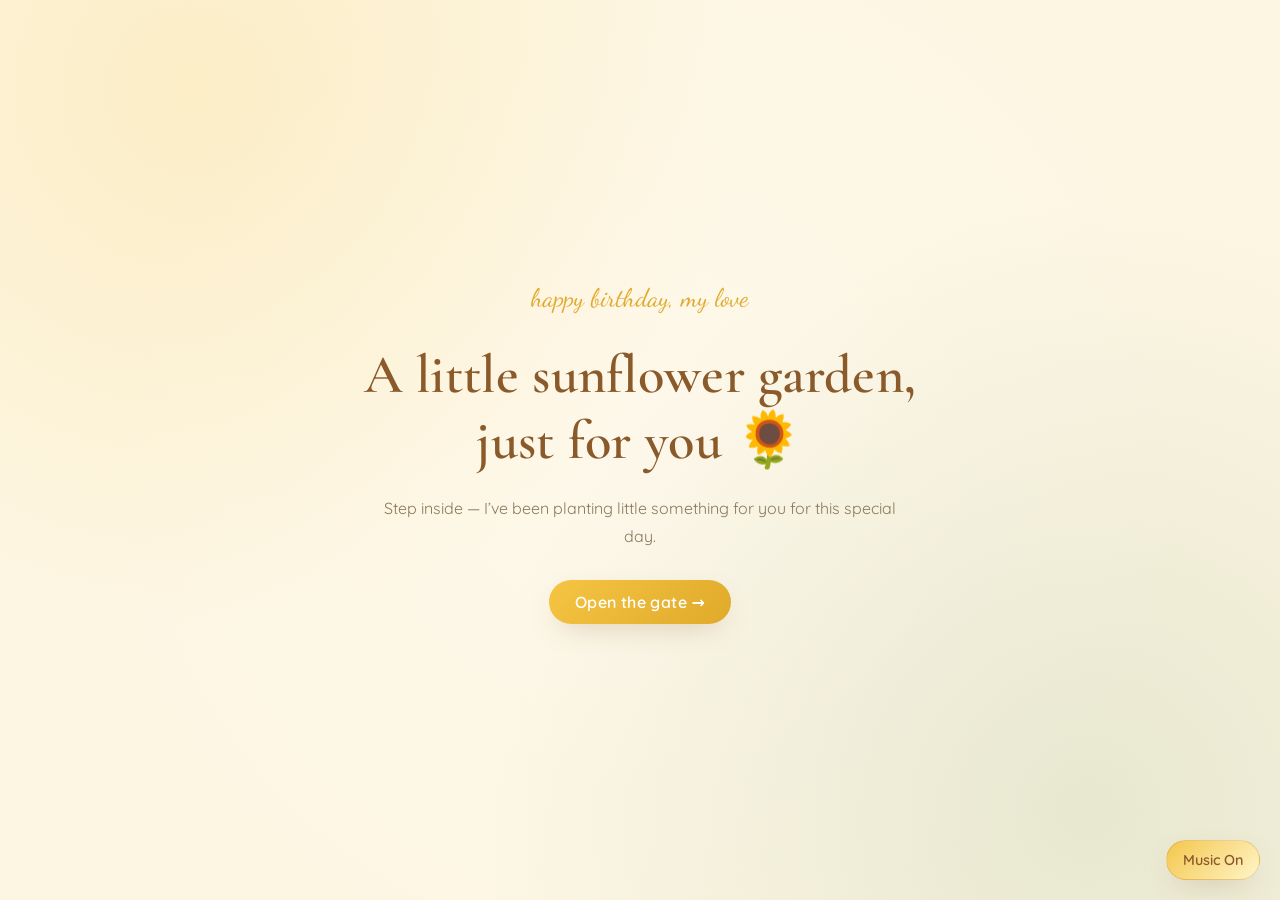
==== index.html @ c5707d98 "Add music playlist and open when envelopes pages with styles and scripts - Created music.html for a " ====
<!DOCTYPE html>
<html lang="en">
<head>
<meta charset="UTF-8" />
<meta name="viewport" content="width=device-width, initial-scale=1" />
<title>For You 🌻</title>
<link rel="stylesheet" href="styles.css" />
<link href="https://fonts.googleapis.com/css2?family=Cormorant+Garamond:wght@400;500;600&family=Dancing+Script:wght@500;700&family=Quicksand:wght@400;500;600&display=swap" rel="stylesheet">
</head>
<body>
  <main class="page center">
    <div class="container">
      <p class="script" style="font-size:1.6rem;">happy birthday, my love</p>
      <!-- EDIT: change the name shown on the welcome page -->
      <h1 style="margin:.4em 0;">A little sunflower garden,<br/>just for you 🌻</h1>
      <p style="max-width:520px;margin:14px auto 30px;color:var(--muted);">
        Step inside — I’ve been planting little something for you for this special day.
      </p>
      <a class="btn" href="entry.html" data-transition>Open the gate →</a>
    </div>
  </main>
  <script src="script.js"></script>
  <script>spawnFloaters(["🌻","🌼","✿","🌿"], 20);</script>
</body>
</html>
---- styles.css ----
/* =========================================================
   EDIT: THEME COLORS — change these to tweak the whole site
   ========================================================= */
:root{
  --cream:       #fdf6e3;
  --soft-white:  #fffaf0;
  --sunflower:   #f5c542;
  --sunflower-deep:#e0a92b;
  --golden-brown:#8a5a2b;
  --sage:        #9bb38a;
  --sage-deep:   #6e8a64;
  --ink:         #4a3a22;
  --muted:       #8a7a5c;
  --shadow:      0 10px 30px -12px rgba(138,90,43,.35);
  --radius:      14px;
  --serif: "Cormorant Garamond", "Playfair Display", Georgia, serif;
  --sans:  "Quicksand", "Nunito", system-ui, sans-serif;
  --script:"Dancing Script", "Caveat", cursive;
}

*{ box-sizing:border-box; margin:0; padding:0; }
html,body{ height:100%; }
body{
  font-family: var(--sans);
  color: var(--ink);
  background: var(--cream);
  background-image:
    radial-gradient(circle at 15% 10%, rgba(245,197,66,.18) 0, transparent 40%),
    radial-gradient(circle at 85% 90%, rgba(155,179,138,.22) 0, transparent 45%),
    radial-gradient(circle at 50% 50%, rgba(255,250,240,.6) 0, transparent 70%);
  min-height:100vh;
  overflow-x:hidden;
  -webkit-font-smoothing:antialiased;
}

a{ color: var(--golden-brown); text-decoration:none; }
h1,h2,h3{ font-family: var(--serif); font-weight:600; color: var(--golden-brown); letter-spacing:.3px; }
h1{ font-size: clamp(2rem, 5vw, 3.4rem); }
h2{ font-size: clamp(1.4rem, 3vw, 2rem); }
p{ line-height:1.7; }

/* ---------- Layout ---------- */
.page{
  min-height:100vh;
  display:flex; flex-direction:column;
  align-items:center; justify-content:center;
  padding: 48px 20px;
  position:relative; z-index:1;
  animation: pageIn .9s ease both;
}
.container{ width:100%; max-width:1080px; margin:0 auto; }
.center{ text-align:center; }
.script{ font-family: var(--script); color: var(--sunflower-deep); }

.bg-audio{ display:none; }

.music-toggle{
  position: fixed;
  right: 20px;
  bottom: 20px;
  z-index: 20;
  border: 1px solid rgba(138,90,43,.18);
  border-radius: 999px;
  padding: 10px 16px;
  background: rgba(255,250,240,.94);
  color: var(--golden-brown);
  font-family: var(--sans);
  font-size: .9rem;
  font-weight: 600;
  box-shadow: var(--shadow);
  cursor: pointer;
  transition: transform .2s ease, box-shadow .2s ease, background .2s ease;
  backdrop-filter: blur(6px);
}
.music-toggle:hover{
  transform: translateY(-2px);
  box-shadow: 0 16px 30px -18px rgba(138,90,43,.45);
}
.music-toggle:focus-visible{
  outline: 3px solid rgba(245,197,66,.34);
  outline-offset: 3px;
}
.music-toggle[data-state="on"]{
  background: linear-gradient(135deg, rgba(245,197,66,.94), rgba(255,244,201,.96));
}

/* ---------- Buttons ---------- */
.btn{
  display:inline-block;
  padding: 12px 26px;
  border-radius: 999px;
  background: linear-gradient(135deg, var(--sunflower), var(--sunflower-deep));
  color:#fff; font-weight:600; letter-spacing:.4px;
  border:none; cursor:pointer;
  box-shadow: var(--shadow);
  transition: transform .25s ease, box-shadow .25s ease, filter .25s ease;
  font-family: var(--sans);
}
.btn:hover{ transform: translateY(-2px) scale(1.03); filter:brightness(1.05); }
.btn.ghost{
  background: transparent; color: var(--golden-brown);
  border:1.5px solid var(--golden-brown); box-shadow:none;
}

/* ---------- Inputs ---------- */
.input{
  width:100%; max-width:300px;
  padding:14px 18px; border-radius: 999px;
  border:1.5px solid rgba(138,90,43,.25);
  background: var(--soft-white);
  font-family: var(--sans); font-size:1.1rem;
  text-align:center; letter-spacing:.3em;
  color: var(--ink); outline:none;
  transition: border-color .25s ease, box-shadow .25s ease;
}
.input:focus{ border-color: var(--sunflower-deep); box-shadow: 0 0 0 4px rgba(245,197,66,.18); }

/* ---------- Floating decorations ---------- */
.floaters{ position:fixed; inset:0; pointer-events:none; overflow:hidden; z-index:0; }
.floater{
  position:absolute; bottom:-40px;
  font-size: 20px; opacity:.55;
  animation: floatUp linear forwards;
}
@keyframes floatUp{
  0%{ transform: translateY(0) rotate(0); opacity:0; }
  10%{ opacity:.6; }
  100%{ transform: translateY(-110vh) rotate(360deg); opacity:0; }
}
@keyframes pageIn{
  from{ opacity:0; transform: translateY(12px); }
  to{ opacity:1; transform:none; }
}

/* ---------- Garden menu ---------- */
.menu-grid{
  display:grid; gap:22px;
  grid-template-columns: repeat(3, 1fr);
  margin-top: 36px;
}
.menu-card{
  background: var(--soft-white);
  border: 1px solid rgba(138,90,43,.12);
  border-radius: var(--radius);
  padding: 28px 22px; text-align:center;
  box-shadow: var(--shadow);
  transition: transform .35s ease, box-shadow .35s ease;
  cursor:pointer; color: var(--ink);
  position:relative; overflow:hidden;
  opacity:0; transform: translateY(20px);
  animation: cardIn .7s ease forwards;
}
.menu-card:nth-child(1){ animation-delay:.05s; }
.menu-card:nth-child(2){ animation-delay:.15s; }
.menu-card:nth-child(3){ animation-delay:.25s; }
.menu-card:nth-child(4){ animation-delay:.35s; }
.menu-card:nth-child(5){ animation-delay:.45s; }
.menu-card:nth-child(6){ animation-delay:.55s; }
@keyframes cardIn{ to{ opacity:1; transform:none; } }
.menu-card:hover{ transform: translateY(-6px); box-shadow: 0 18px 36px -16px rgba(138,90,43,.4); }
.menu-card .ico{ font-size: 2.4rem; margin-bottom: 10px; display:block; }
.menu-card h3{ font-size:1.3rem; margin-bottom:6px; }
.menu-card p{ font-size:.92rem; color: var(--muted); }

/* ---------- Gallery (4x2 desktop) ---------- */
.gallery-grid{
  display:grid; gap: 30px 26px;
  grid-template-columns: repeat(4, 1fr);
  margin-top: 36px;
}
.polaroid{
  background: var(--soft-white);
  padding: 14px 14px 22px;
  border-radius: 6px;
  box-shadow: var(--shadow);
  transition: transform .4s ease, box-shadow .4s ease;
  cursor: pointer;
  opacity:0;
}
.polaroid.from-left{  transform: translateX(-60px) rotate(-2deg); }
.polaroid.from-right{ transform: translateX(60px)  rotate(2deg);  }
.polaroid.visible{
  opacity:1;
  transform: translateX(0) rotate(0);
  transition: opacity 1.1s ease, transform 1.1s cubic-bezier(.2,.7,.2,1);
}
.polaroid:hover{ transform: translateY(-4px) rotate(-1deg) !important; box-shadow: 0 22px 40px -18px rgba(138,90,43,.45); }
.polaroid .frame{
  width:100%; aspect-ratio: 1/1; border-radius: 3px;
  background: linear-gradient(135deg, #f3d27a, #c98d4a);
  display:flex; align-items:center; justify-content:center;
  color:#fff8e1; font-size: 2.6rem;
  overflow:hidden;
}
.polaroid .frame img{ width:100%; height:100%; object-fit: cover; display:block; }
.polaroid .frame video{
  width:100%;
  height:100%;
  object-fit: cover;
  display:block;
  background:#000;
}
.polaroid figcaption{
  text-align:center; margin-top: 12px;
  font-family: var(--script); font-size:1.25rem; color: var(--golden-brown);
}

/* ---------- Lightbox ---------- */
.lightbox{
  position: fixed; inset:0; z-index:50;
  background: rgba(60,40,15,.78);
  display:none; align-items:center; justify-content:center;
  padding: 20px;
  animation: fadeIn .35s ease;
}
.lightbox.open{ display:flex; }
.lightbox .lb-inner{
  background: var(--soft-white); padding: 18px 18px 24px; border-radius: 8px;
  max-width: 700px; width:100%;
  box-shadow: 0 30px 60px -20px rgba(0,0,0,.5);
  animation: scaleIn .35s ease;
}
.lightbox img, .lightbox .lb-frame{
  width:100%; aspect-ratio: 1/1; border-radius: 4px; object-fit: cover;
  background: linear-gradient(135deg, #f3d27a, #c98d4a);
}
.lightbox video{
  width:100%;
  aspect-ratio: 1/1;
  border-radius: 4px;
  object-fit: contain;
  background:#000;
  display:block;
}
.lightbox .lb-cap{ margin-top:12px; text-align:center; font-family: var(--script); font-size:1.4rem; color: var(--golden-brown); }
.lightbox .lb-close{
  position:absolute; top:20px; right:24px;
  background: var(--soft-white); border:none; border-radius:999px;
  width:42px; height:42px; font-size:1.4rem; cursor:pointer; color: var(--golden-brown);
  box-shadow: var(--shadow);
}
@keyframes fadeIn{ from{opacity:0;} to{opacity:1;} }
@keyframes scaleIn{ from{opacity:0; transform:scale(.95);} to{opacity:1; transform:none;} }

/* ---------- Music (3+2 desktop) ---------- */
.music-grid{
  display:grid; gap: 22px;
  grid-template-columns: repeat(6, 1fr);
  margin-top: 36px;
}
.song{
  grid-column: span 2;
  background: var(--soft-white);
  border-radius: var(--radius);
  padding: 22px;
  box-shadow: var(--shadow);
  border: 1px solid rgba(138,90,43,.1);
  opacity:0; transform: translateY(20px);
  animation: cardIn .8s ease forwards;
  transition: transform .3s ease;
}
.song:hover{ transform: translateY(-4px); }
.song:nth-child(1){ animation-delay:.05s; }
.song:nth-child(2){ animation-delay:.15s; }
.song:nth-child(3){ animation-delay:.25s; }
.song:nth-child(4){ animation-delay:.35s; grid-column: 2 / span 2; }
.song:nth-child(5){ animation-delay:.45s; grid-column: 4 / span 2; }
.song-top{
  display:flex;
  align-items:flex-start;
  gap: 14px;
  margin-bottom: 14px;
}
.song-cover{
  width: 88px;
  height: 88px;
  flex: 0 0 88px;
  display:block;
  overflow:hidden;
  border-radius: 18px;
  border: 1px solid rgba(138,90,43,.14);
  box-shadow: 0 12px 24px -18px rgba(138,90,43,.45);
  background: linear-gradient(135deg, rgba(245,197,66,.2), rgba(155,179,138,.18));
  transition: transform .25s ease, box-shadow .25s ease, border-color .25s ease;
}
.song-cover:hover{
  transform: translateY(-2px) scale(1.02);
  box-shadow: 0 16px 30px -18px rgba(138,90,43,.5);
  border-color: rgba(224,169,43,.4);
}
.song-cover:focus-visible{
  outline: 3px solid rgba(245,197,66,.34);
  outline-offset: 3px;
}
.song-cover img{
  width:100%;
  height:100%;
  display:block;
  object-fit: cover;
}
.song-cover.missing{
  display:flex;
  align-items:center;
  justify-content:center;
}
.song-cover.missing::after{
  content:"♫";
  font-size: 1.8rem;
  color: var(--golden-brown);
}
.song-copy{
  flex: 1;
  min-width: 0;
}
.song .title{ font-family: var(--serif); font-size:1.3rem; color: var(--golden-brown); }
.song .artist{ color: var(--muted); font-size:.92rem; margin-bottom:10px; }
.song .note{ font-family: var(--script); font-size:1.15rem; color: var(--sage-deep); margin-bottom: 0; }
.song a.btn{ font-size:.9rem; padding: 9px 18px; }

/* ---------- Bouquet ---------- */
.bouquet-page .container{ max-width: 1180px; }
.bouquet-layout{
  display:grid;
  grid-template-columns: minmax(300px, 1fr) minmax(320px, 1.05fr);
  gap: clamp(28px, 5vw, 70px);
  align-items:center;
}
.bouquet-visual{
  position:relative;
  display:flex;
  justify-content:center;
}
.bouquet-visual::before{
  content:"";
  position:absolute;
  inset: 10% 8% 18%;
  background:
    radial-gradient(circle at 50% 40%, rgba(245,197,66,.34), transparent 58%),
    radial-gradient(circle at 35% 72%, rgba(174,131,195,.16), transparent 38%);
  filter: blur(20px);
  z-index:0;
}
.bouquet-frame{
  position:relative;
  z-index:1;
  width: min(100%, 470px);
  aspect-ratio: 465 / 536;
  display:flex;
  align-items:center;
  justify-content:center;
  padding: 18px;
  border-radius: 30px;
  background: linear-gradient(145deg, rgba(255,250,240,.88), rgba(255,247,227,.65));
  border: 1px solid rgba(138,90,43,.12);
  box-shadow: 0 24px 55px -28px rgba(138,90,43,.42);
}
.bouquet-frame img{
  width:100%;
  height:auto;
  display:block;
  object-fit:contain;
  filter: drop-shadow(0 16px 28px rgba(91,64,24,.18));
}
.bouquet-copy{
  position:relative;
  text-align:left;
}
.bouquet-copy.complete::after{
  content:"";
  position:absolute;
  inset:auto -8% -10% auto;
  width: 190px;
  height: 190px;
  border-radius:50%;
  background: radial-gradient(circle, rgba(245,197,66,.26) 0, rgba(245,197,66,0) 68%);
  pointer-events:none;
  animation: glowPulse 2.4s ease-in-out infinite;
}
.bouquet-kicker{
  font-size:1.55rem;
  margin-bottom: 10px;
}
.bouquet-intro{
  color: var(--muted);
  max-width: 540px;
  margin-top: 14px;
}
@keyframes sway{
  0%,100%{ transform: rotate(-3deg); }
  50%{ transform: rotate(3deg); }
}
@keyframes glowPulse{
  0%,100%{ transform: scale(.92); opacity:.55; }
  50%{ transform: scale(1.04); opacity:.95; }
}

.reason-box{
  background: var(--soft-white);
  border-radius: 24px;
  padding: 28px 28px 26px;
  max-width: 560px;
  margin: 28px 0 16px;
  box-shadow: var(--shadow);
  text-align:left;
  color: var(--golden-brown);
  min-height: 210px;
  transition: opacity .5s ease, transform .5s ease;
  border: 1px solid rgba(138,90,43,.1);
}
.reason-box.flash{ animation: flashIn .6s ease; }
.reason-box-label{
  text-transform: uppercase;
  letter-spacing: .22em;
  font-size: .72rem;
  color: var(--muted);
  margin-bottom: 14px;
}
.reason-box-title{
  font-size: clamp(1.7rem, 3.2vw, 2.35rem);
  line-height: 1.05;
}
.reason-box-text{
  margin-top: 14px;
  font-family: var(--script);
  font-size: clamp(1.35rem, 2.2vw, 1.75rem);
  line-height: 1.45;
  color: var(--golden-brown);
}
.pick-progress{
  color: var(--muted);
  font-size: .96rem;
  margin-bottom: 14px;
}
.sunflower-picks{
  display:grid;
  grid-template-columns: repeat(2, minmax(0, 1fr));
  gap: 14px;
  max-width: 560px;
}
.sunflower-pick{
  display:flex;
  align-items:center;
  gap: 14px;
  width:100%;
  padding: 14px 16px;
  border-radius: 22px;
  border: 1px solid rgba(138,90,43,.12);
  background: rgba(255,250,240,.92);
  box-shadow: 0 14px 28px -24px rgba(138,90,43,.55);
  cursor:pointer;
  text-align:left;
  color: var(--ink);
  opacity:0;
  transform: translateY(20px);
  animation: cardIn .65s ease forwards;
  transition: transform .25s ease, box-shadow .25s ease, border-color .25s ease, background .25s ease;
}
.sunflower-pick:hover{
  transform: translateY(-3px);
  box-shadow: 0 18px 34px -24px rgba(138,90,43,.5);
  border-color: rgba(224,169,43,.38);
}
.sunflower-pick:focus-visible{
  outline: 3px solid rgba(245,197,66,.34);
  outline-offset: 3px;
}
.sunflower-pick.picked{
  background: linear-gradient(135deg, rgba(255,248,222,.96), rgba(255,240,192,.88));
  border-color: rgba(224,169,43,.42);
}
.sunflower-pick.picked .sunflower-pick-art{
  transform: scale(.94);
}
.sunflower-pick.picked svg .petals{ fill:#d9b14a; }
.sunflower-pick-art{
  flex: 0 0 62px;
  width:62px;
  height:62px;
  display:block;
  transition: transform .25s ease;
  animation: sway 5s ease-in-out infinite;
}
.sunflower-pick-art svg{
  width:100%;
  height:100%;
  display:block;
  filter: drop-shadow(0 8px 12px rgba(138,90,43,.25));
}
.sunflower-pick-meta{
  display:flex;
  flex-direction:column;
  gap: 3px;
  min-width:0;
}
.sunflower-pick-number{
  font-size: .76rem;
  letter-spacing: .18em;
  color: var(--muted);
}
.sunflower-pick-title{
  font-family: var(--serif);
  font-size: 1.12rem;
  color: var(--golden-brown);
}
@keyframes flashIn{
  0%{ opacity:0; transform: translateY(8px); }
  100%{ opacity:1; transform:none; }
}

/* ---------- Open When ---------- */
.openwhen-grid{
  display:grid; gap:22px; margin-top:36px;
  grid-template-columns: repeat(3, 1fr);
}
.envelope{
  background: linear-gradient(135deg, var(--soft-white), #fbecc0);
  border-radius: var(--radius); padding: 26px 20px;
  text-align:center; box-shadow: var(--shadow);
  border:1px solid rgba(138,90,43,.15);
  cursor:pointer; position:relative;
  transition: transform .35s ease;
  opacity:0; transform: translateY(18px); animation: cardIn .7s ease forwards;
}
.envelope:nth-child(1){ animation-delay:.05s; }
.envelope:nth-child(2){ animation-delay:.15s; }
.envelope:nth-child(3){ animation-delay:.25s; }
.envelope:nth-child(4){ animation-delay:.35s; }
.envelope:nth-child(5){ animation-delay:.45s; }
.envelope:nth-child(6){ animation-delay:.55s; }
.envelope:hover{ transform: translateY(-5px); }
.envelope h3{ font-size:1.15rem; }
.envelope .seal{ font-size:1.8rem; margin-bottom:8px; display:block; }
.envelope .msg{
  display:none; margin-top:14px; padding-top:14px;
  border-top:1px dashed rgba(138,90,43,.3);
  font-family: var(--script); font-size:1.15rem; color: var(--sage-deep);
}
.envelope.open .msg{ display:block; animation: flashIn .5s ease; }

/* ---------- Letter ---------- */
.letter-paper{
  max-width: 720px; margin: 30px auto 0;
  background:
    repeating-linear-gradient(to bottom, transparent 0 31px, rgba(155,179,138,.18) 31px 32px),
    var(--soft-white);
  border-radius: var(--radius); padding: 40px 42px;
  box-shadow: var(--shadow);
  font-family: "Cormorant Garamond", Georgia, serif;
  font-size: 1.2rem; line-height: 2; color: var(--ink);
  white-space: pre-wrap;
}
.letter-paper .typed::after{
  content:"|"; color: var(--sunflower-deep); animation: blink 1s steps(1) infinite;
}
@keyframes blink{ 50%{ opacity:0; } }

/* ---------- Nav back ---------- */
.back{
  position: fixed; top: 20px; left: 20px; z-index: 5;
  background: var(--soft-white); color: var(--golden-brown);
  border:1px solid rgba(138,90,43,.2);
  padding:8px 16px; border-radius:999px;
  font-size:.9rem; box-shadow: var(--shadow);
  transition: transform .2s ease;
}
.back:hover{ transform: translateX(-2px); }

/* ---------- Final ---------- */
.big-heart{
  font-size: 5rem; display:inline-block; cursor:pointer; color: var(--sunflower-deep);
  transition: transform .3s ease;
  animation: beat 2s ease-in-out infinite;
}
.big-heart:hover{ transform: scale(1.15); }
@keyframes beat{
  0%,100%{ transform: scale(1); }
  50%{ transform: scale(1.08); }
}

/* ---------- Responsive ---------- */
@media (max-width: 900px){
  .menu-grid{ grid-template-columns: repeat(2, 1fr); }
  .gallery-grid{ grid-template-columns: repeat(2, 1fr); }
  .music-grid{ grid-template-columns: repeat(2, 1fr); }
  .song, .song:nth-child(4), .song:nth-child(5){ grid-column: span 1; }
  .openwhen-grid{ grid-template-columns: repeat(2, 1fr); }
  .letter-paper{ padding: 30px 26px; font-size:1.1rem; }
  .bouquet-layout{
    grid-template-columns: 1fr;
    gap: 30px;
  }
  .bouquet-visual{
    order: -1;
  }
  .bouquet-copy{
    text-align:center;
  }
  .bouquet-intro,
  .reason-box,
  .sunflower-picks{
    margin-left:auto;
    margin-right:auto;
  }
  .reason-box{
    text-align:center;
  }
}
@media (max-width: 560px){
  .menu-grid{ grid-template-columns: 1fr; }
  .gallery-grid{ grid-template-columns: 1fr; }
  .music-grid{ grid-template-columns: 1fr; }
  .openwhen-grid{ grid-template-columns: 1fr; }
  .song-top{
    gap: 12px;
  }
  .song-cover{
    width: 76px;
    height: 76px;
    flex-basis: 76px;
    border-radius: 16px;
  }
  .bouquet-page{ padding-top: 82px; }
  .bouquet-frame{
    width: min(100%, 360px);
    padding: 14px;
  }
  .reason-box{
    padding: 24px 20px 22px;
    min-height: 0;
  }
  .sunflower-picks{
    grid-template-columns: 1fr;
  }
  .sunflower-pick{
    padding: 13px 14px;
  }
  .sunflower-pick-art{
    flex-basis: 56px;
    width:56px;
    height:56px;
  }
}
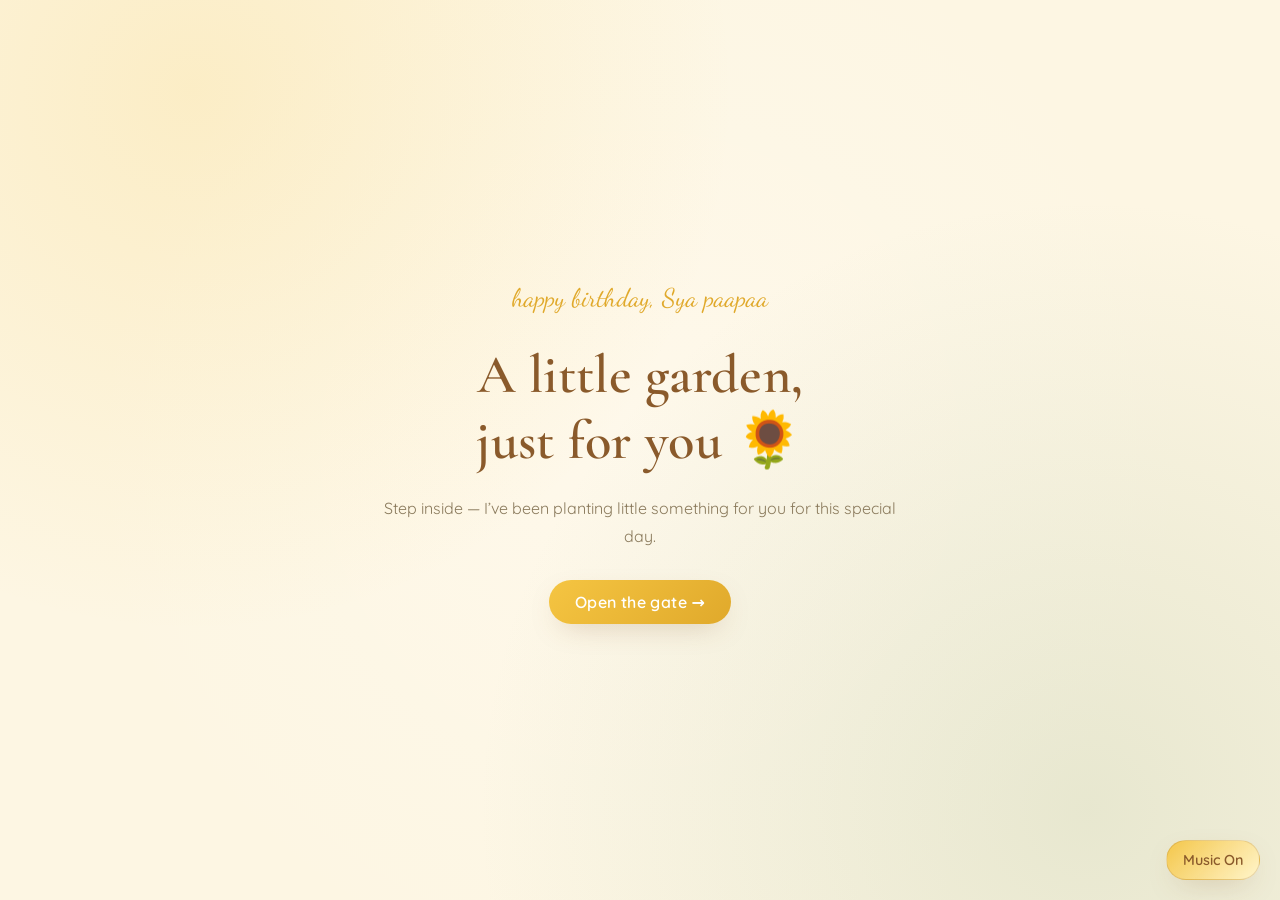
==== commit 319d1a4d: "Update birthday messages in entry and index pages" ====
--- a/index.html
+++ b/index.html
@@ -10,9 +10,9 @@
 <body>
   <main class="page center">
     <div class="container">
-      <p class="script" style="font-size:1.6rem;">happy birthday, my love</p>
+      <p class="script" style="font-size:1.6rem;">happy birthday, Sya paapaa</p>
       <!-- EDIT: change the name shown on the welcome page -->
-      <h1 style="margin:.4em 0;">A little sunflower garden,<br/>just for you 🌻</h1>
+      <h1 style="margin:.4em 0;">A little garden,<br/>just for you 🌻</h1>
       <p style="max-width:520px;margin:14px auto 30px;color:var(--muted);">
         Step inside — I’ve been planting little something for you for this special day.
       </p>
--- a/styles.css
+++ b/styles.css
@@ -52,6 +52,56 @@
 .center{ text-align:center; }
 .script{ font-family: var(--script); color: var(--sunflower-deep); }
 
+.cursor-trail-layer{
+  position: fixed;
+  inset: 0;
+  pointer-events: none;
+  z-index: 80;
+  overflow: hidden;
+}
+
+.cursor-bloom{
+  position: absolute;
+  width: 22px;
+  height: 22px;
+  margin-left: -11px;
+  margin-top: -11px;
+  border-radius: 50%;
+  background:
+    radial-gradient(circle, rgba(245,197,66,.5) 0, rgba(245,197,66,.18) 42%, rgba(245,197,66,0) 72%);
+  box-shadow: 0 0 26px rgba(245,197,66,.18);
+  opacity: 0;
+  transform: translate(-999px, -999px);
+  transition: opacity .2s ease;
+}
+
+.cursor-bloom.visible{
+  opacity: 1;
+}
+
+.cursor-flower{
+  position: absolute;
+  margin-left: -8px;
+  margin-top: -8px;
+  font-size: 14px;
+  line-height: 1;
+  opacity: .92;
+  filter: drop-shadow(0 4px 6px rgba(138,90,43,.18));
+  animation: cursorPetalFloat 920ms ease-out forwards;
+  will-change: transform, opacity;
+}
+
+@keyframes cursorPetalFloat{
+  0%{
+    transform: translate(0, 0) rotate(0deg) scale(.9);
+    opacity: .9;
+  }
+  100%{
+    transform: translate(var(--drift-x, 0px), var(--drift-y, 34px)) rotate(var(--spin, 12deg)) scale(1.18);
+    opacity: 0;
+  }
+}
+
 .bg-audio{ display:none; }
 
 .music-toggle{
@@ -640,3 +690,9 @@
     height:56px;
   }
 }
+
+@media (prefers-reduced-motion: reduce){
+  .cursor-trail-layer{
+    display:none;
+  }
+}
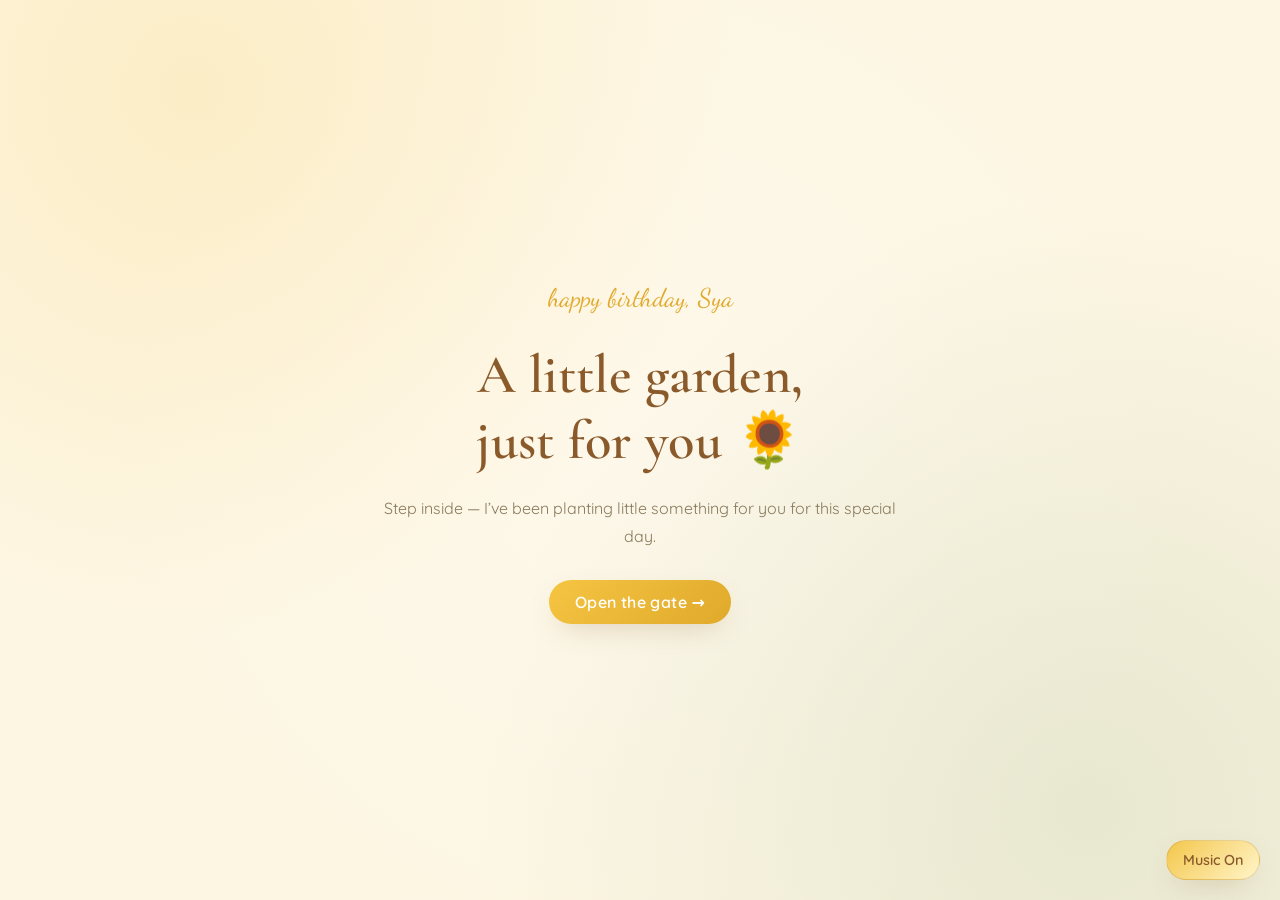
==== commit 93230fab: "Remove unused photo assets and update captions in gallery and index pages" ====
--- a/index.html
+++ b/index.html
@@ -10,7 +10,7 @@
 <body>
   <main class="page center">
     <div class="container">
-      <p class="script" style="font-size:1.6rem;">happy birthday, Sya paapaa</p>
+      <p class="script" style="font-size:1.6rem;">happy birthday, Sya</p>
       <!-- EDIT: change the name shown on the welcome page -->
       <h1 style="margin:.4em 0;">A little garden,<br/>just for you 🌻</h1>
       <p style="max-width:520px;margin:14px auto 30px;color:var(--muted);">
